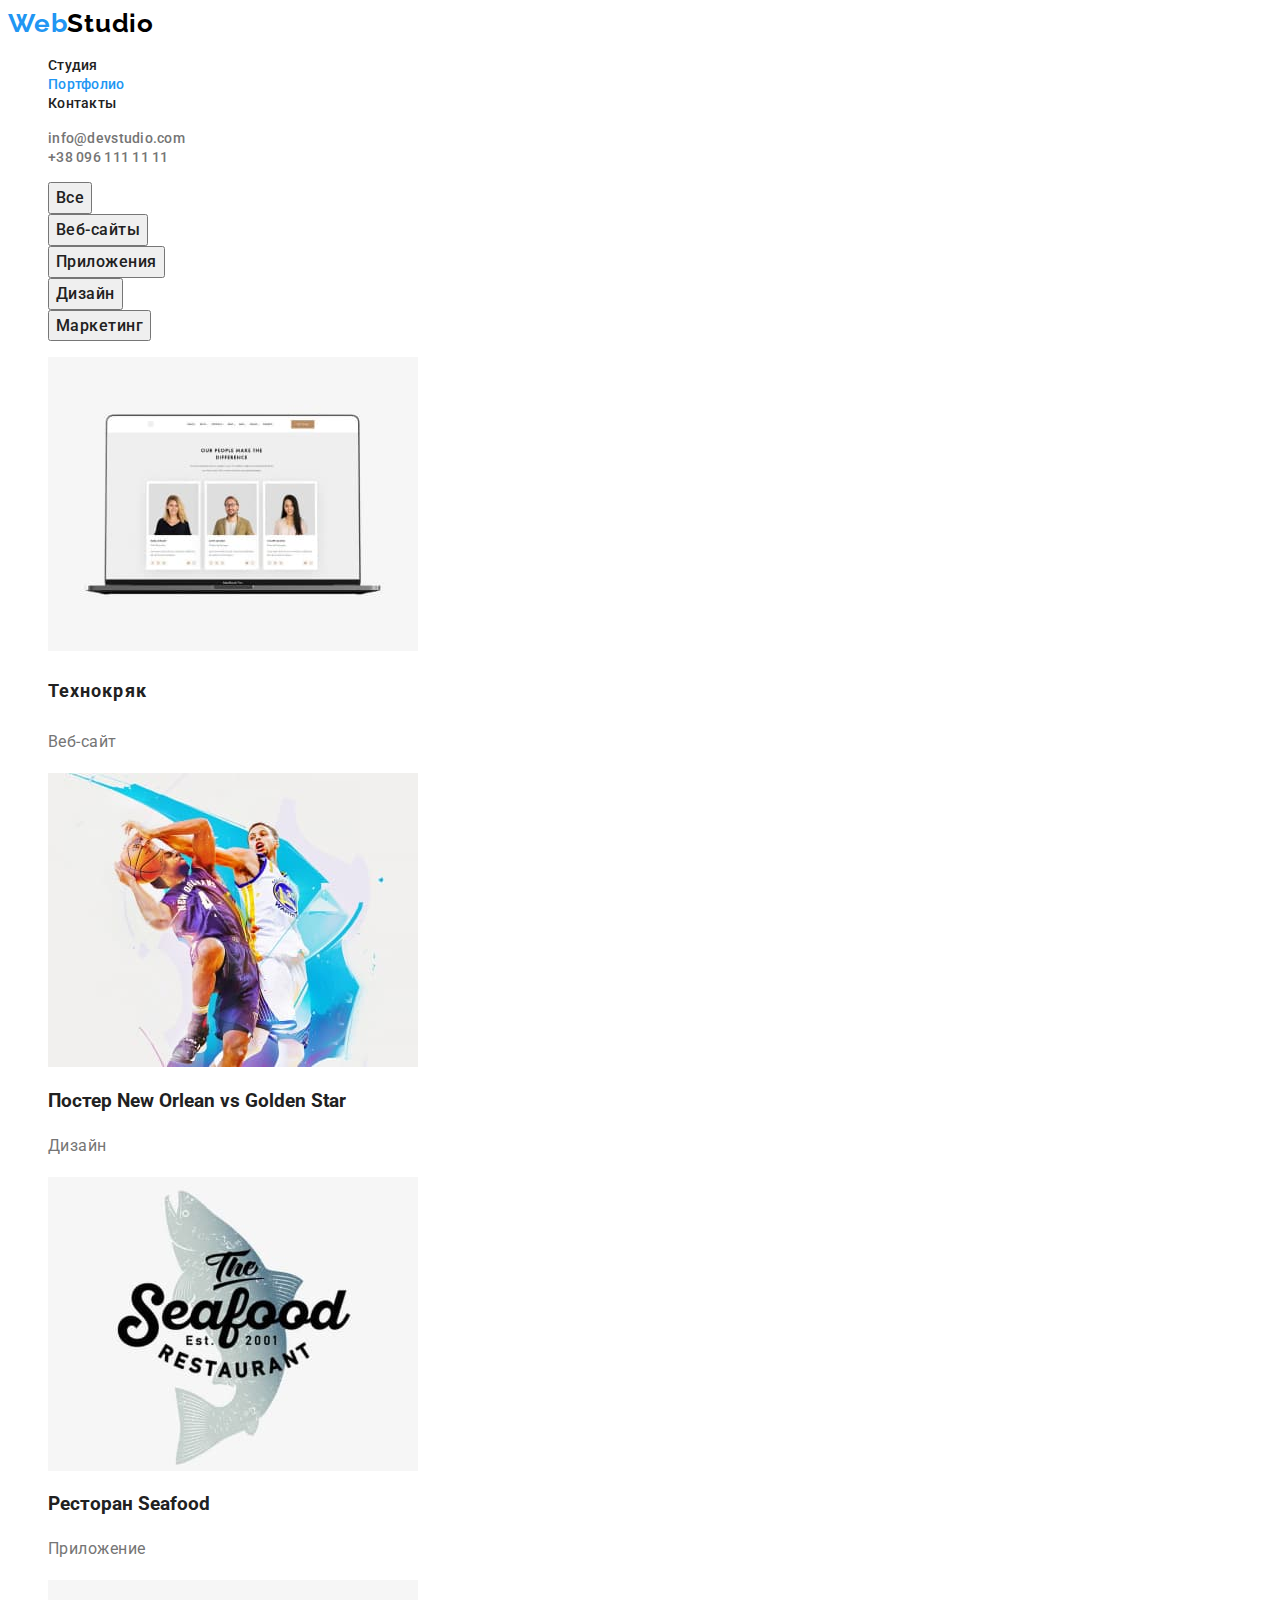
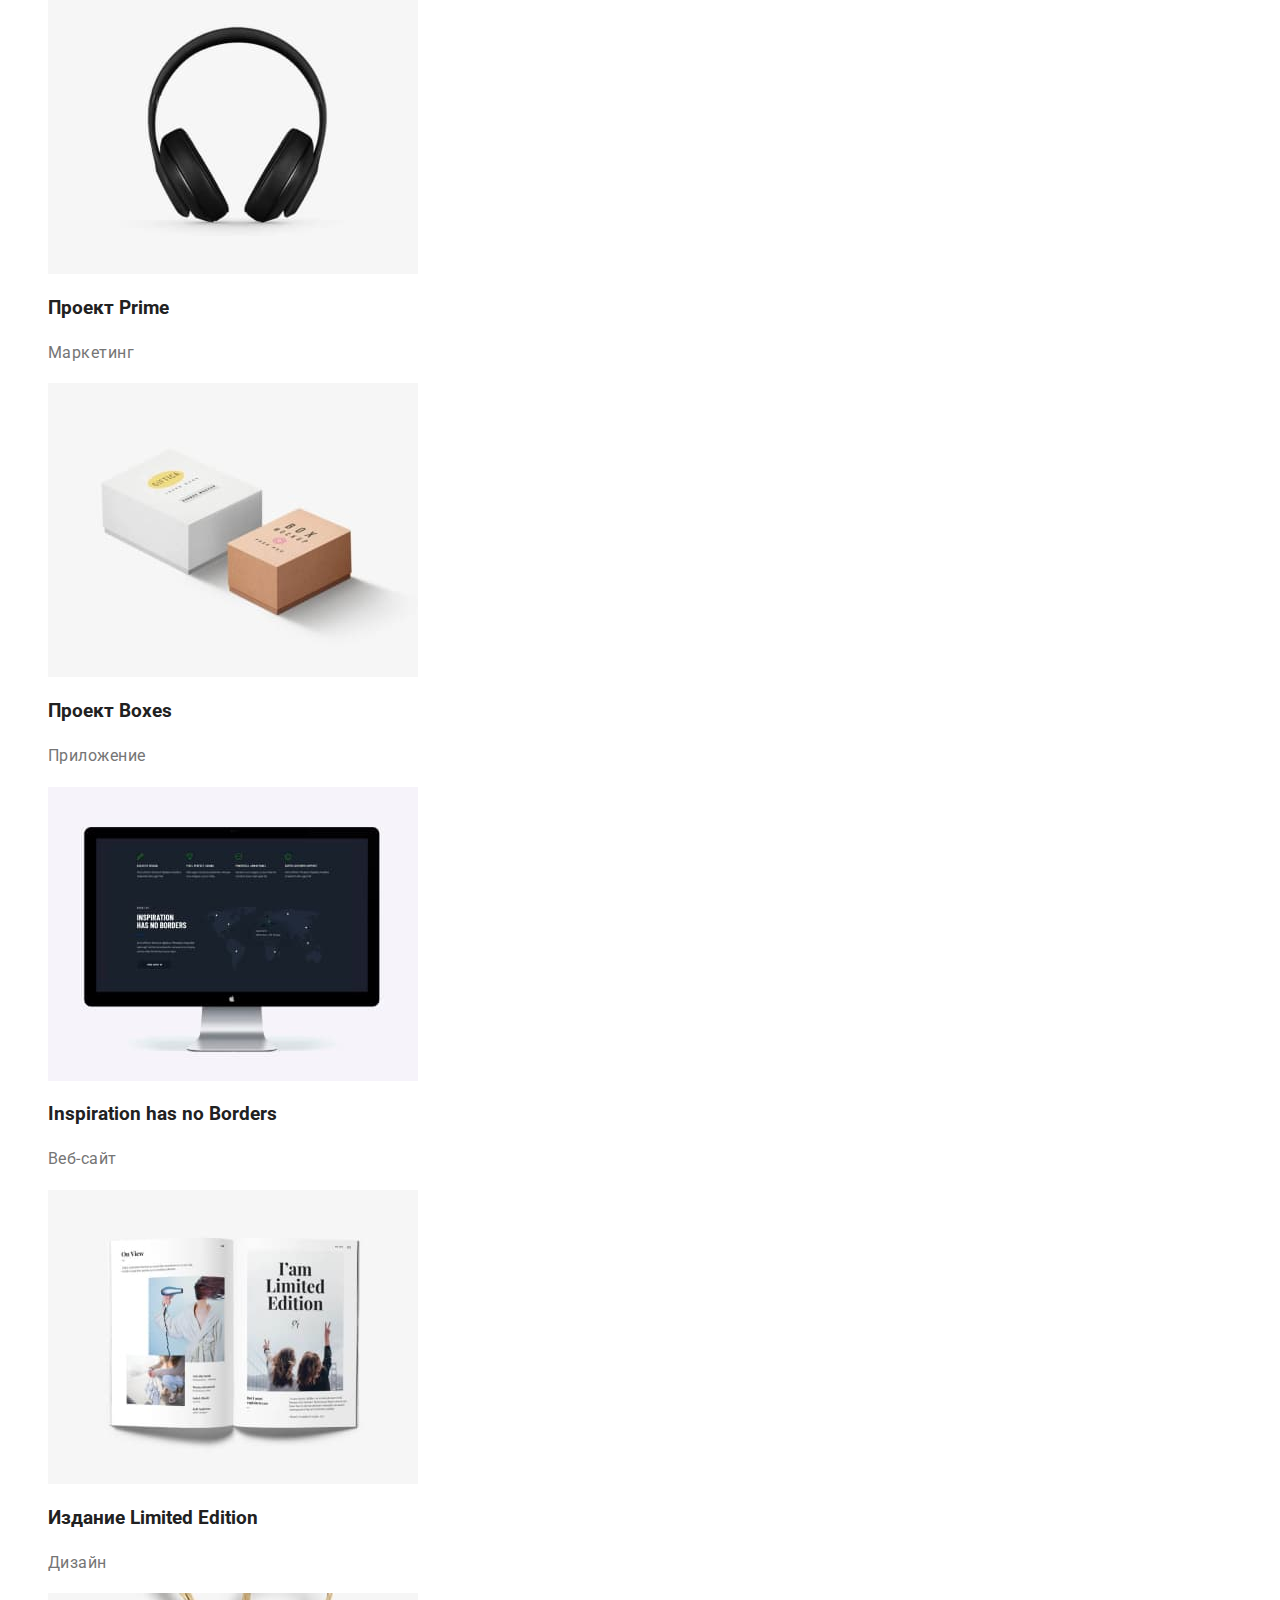
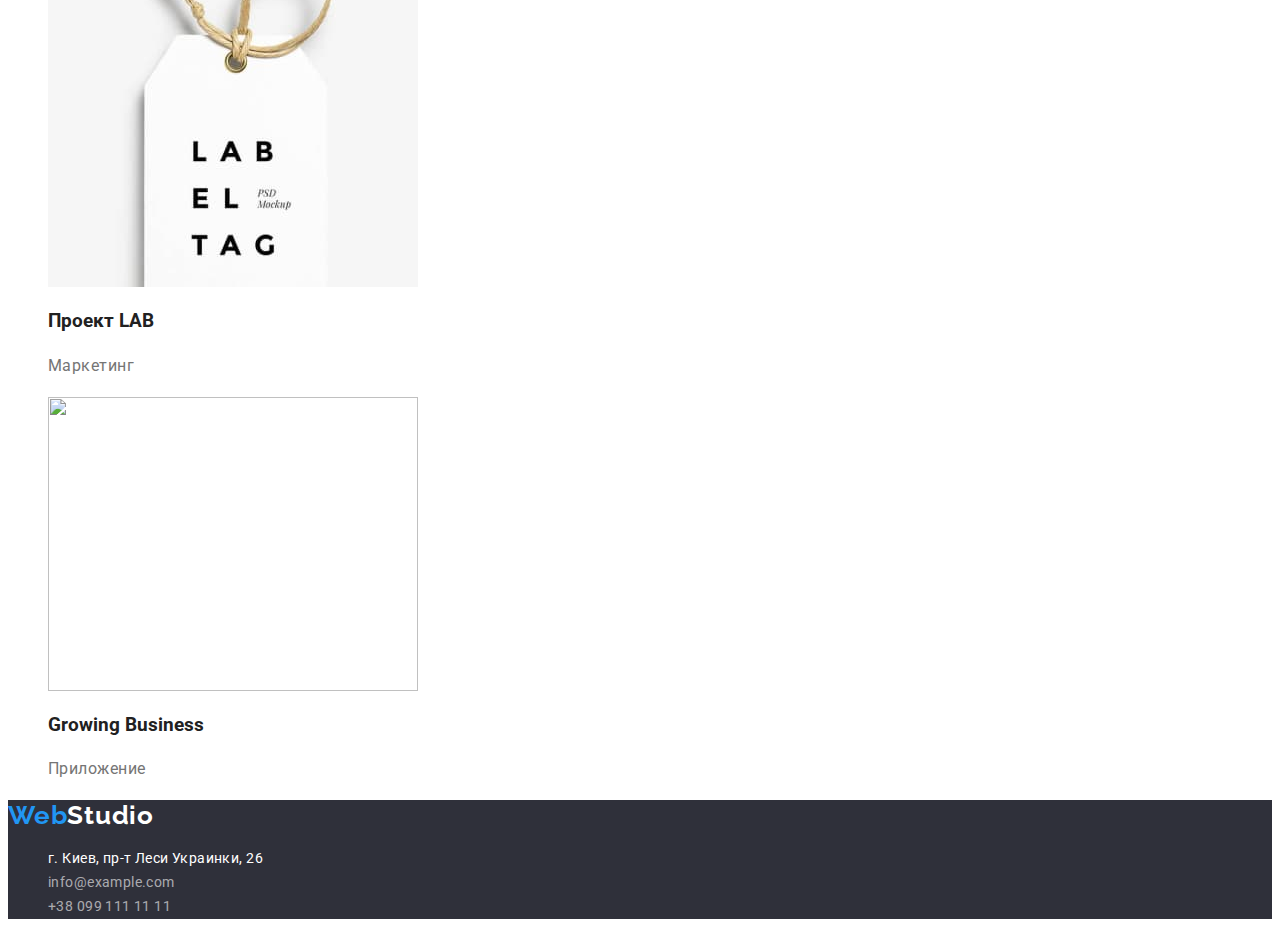
==== portfolio.html @ 08684f9c "add start home work 3" ====
<!DOCTYPE html>
<html lang="ru">
  <head>
    <meta charset="UTF-8" />
    <meta http-equiv="X-UA-Compatible" content="IE=edge" />
    <meta name="viewport" content="width= device-width, initial-scale=  " />
    <title>Студия</title>
    <link rel="preconnect" href="https://fonts.googleapis.com" />
    <link rel="preconnect" href="https://fonts.gstatic.com" crossorigin />
    <link
      href="https://fonts.googleapis.com/css2?family=Oleo+Script&family=Raleway:wght@700&family=Roboto:wght@400;500;700;900&display=swap"
      rel="stylesheet"
    />
    <link rel="stylesheet" href="./css/styles.css" />
  </head>
  <body>
    <header class="header">
      <nav class="navigation">
        <a class="logo link" href="./">Web<span class="dark">Studio</span></a>
        <ul class="site-nav list">
          <li class="nav-item">
            <a class="link" href="./index.html">Студия</a>
          </li>
          <li class="nav-item">
            <a class="link current" href="./portfolio.html">Портфолио</a>
          </li>
          <li class="nav-item"><a class="link" href="">Контакты</a></li>
        </ul>
      </nav>
      <ul class="auth-nav list">
        <li>
          <a class="link" href="mailto:info@devstudio.com"
            >info@devstudio.com</a
          >
        </li>
        <li><a class="link" href="tel:+380961111111">+38 096 111 11 11</a></li>
      </ul>
    </header>
    <main>
      <section>
        <ul class="list">
          <li>
            <button class="portfolio-button" type="button">Все</button>
          </li>
          <li>
            <button class="portfolio-button" type="button">Веб-сайты</button>
          </li>
          <li>
            <button class="portfolio-button" type="button">Приложения</button>
          </li>
          <li>
            <button class="portfolio-button" type="button">Дизайн</button>
          </li>
          <li>
            <button class="portfolio-button" type="button">Маркетинг</button>
          </li>
        </ul>
        <ul class="project list">
          <li>
            <img
              src="./images/portfolio/ws-tehnokriak.jpg"
              alt=""
              width="370"
              height="294"
            />
            <h3 class="title">Технокряк</h3>
            <p class="paragraph">Веб-сайт</p>
          </li>
          <li>
            <img
              src="./images/portfolio/d-new-orlean.jpg"
              alt=""
              width="370"
              height="294"
            />
            <h3>Постер <span lang="en">New Orlean vs Golden Star</span></h3>
            <p class="paragraph">Дизайн</p>
          </li>
          <li>
            <img
              src="./images/portfolio/p-seafood.jpg"
              alt=""
              width="370"
              height="294"
            />
            <h3>Ресторан <span lang="en">Seafood</span></h3>
            <p class="paragraph">Приложение</p>
          </li>
          <li>
            <img
              src="./images/portfolio/m-prime.jpg"
              alt=""
              width="370"
              height="294"
            />
            <h3>Проект <span lang="en">Prime</span></h3>
            <p class="paragraph">Маркетинг</p>
          </li>
          <li>
            <img
              src="./images/portfolio/p-boxes.jpg"
              alt=""
              width="370"
              height="294"
            />
            <h3>Проект <span lang="en">Boxes</span></h3>
            <p class="paragraph">Приложение</p>
          </li>
          <li>
            <img
              src="./images/portfolio/ws-inspiration.jpg"
              alt=""
              width="370"
              height="294"
            />
            <h3 lang="en">Inspiration has no Borders</h3>
            <p class="paragraph">Веб-сайт</p>
          </li>
          <li>
            <img
              src="./images/portfolio/d-limited-edition.jpg"
              alt=""
              width="370"
              height="294"
            />
            <h3>Издание <span lang="en">Limited Edition</span></h3>
            <p class="paragraph">Дизайн</p>
          </li>
          <li>
            <img
              src="./images/portfolio/m-lab.jpg"
              alt=""
              width="370"
              height="294"
            />
            <h3>Проект <span lang="en">LAB</span></h3>
            <p class="paragraph">Маркетинг</p>
          </li>
          <li>
            <img
              src="./images/portfolio/p-growing-business.jpg"
              alt=""
              width="370"
              height="294"
            />
            <h3 lang="en">Growing Business</h3>
            <p class="paragraph">Приложение</p>
          </li>
        </ul>
      </section>
    </main>
    <footer class="footer">
      <a class="logo link" href="./">Web<span class="lite">Studio</span></a>
      <address class="address">
        <ul class="address-studio list">
          <li>
            <a
              class="post-address link"
              href="https://goo.gl/maps/WzEJstEwFaHD8LDW9"
              target="_blank"
              rel="noopener noreferrer"
            >
              г. Киев, пр-т Леси Украинки, 26
            </a>
          </li>
          <li>
            <a class="mail-address link" href="mailto:info@example.com"
              >info@example.com</a
            >
          </li>
          <li>
            <a class="tel-address link" href="tel:+380991111111"
              >+38 099 111 11 11</a
            >
          </li>
        </ul>
      </address>
    </footer>
  </body>
</html>
---- css/styles.css ----
:root {
  --primary-font-famili: 'Roboto', sans-serif;
  --logo-font: 'Raleway', sans-serif;
  --primary-text-color: #212121;
  --secondary-text-color: #757575;
  --akcent-text-color: #2196f3;
  --wite-text-color: #ffffff;
  --primary-bg-color: #ffffff;
  --secondary-bg-color: #f5f4fa;
  --akcent-bg-color: #2196f3;
  --futer-bg-color: #2f303a;
}

/* серый-с прозрачностью цвет текста в адресе rgba(255, 255, 255, 0.6); */
/* голубой фон кнопки в ГЕРОЕ при наведении #188CE8; */

body {
  color: var(--primary-text-color);
  background-color: var(--primary-bg-color);
  font-family: var(--primary-font-famili);
}
.list {
  list-style: none;
}
.link {
  text-decoration: none;
}
/* header */

.logo {
  color: var(--akcent-text-color);
  font-family: var(--logo-font);
  font-weight: bold;
  font-size: 26px;
  line-height: 1.19;
  letter-spacing: 0.03em;
}
.logo .dark {
  color: #000000;
}
.logo .lite {
  color: var(--wite-text-color);
}

/* Навигация сайта */
.site-nav .link {
  color: var(--primary-text-color);
  font-weight: 500;
  font-size: 14px;
  line-height: 1.14;
  letter-spacing: 0.02em;
}
.site-nav .link:hover,
.site-nav .link:focus {
  color: var(--akcent-text-color);
}
.site-nav .link.current {
  color: var(--akcent-text-color);
}

/* Навигация авторизации */
.auth-nav .link {
  color: var(--secondary-text-color);
  font-weight: 500;
  font-size: 14px;
  line-height: 1.14;
  letter-spacing: 0.02em;
}
.auth-nav .link:hover,
.auth-nav .link:focus {
  color: var(--akcent-text-color);
}

/* body */
/* ГЕРОЙ */
.hero {
  background-color: var(--futer-bg-color);
}
.hero-title {
  color: var(--wite-text-color);
  font-weight: 900;
  font-size: 44px;
  line-height: 1.36;
  text-align: center;
  letter-spacing: 0.06em;
  text-transform: uppercase;
}
.hero-button {
  color: var(--wite-text-color);
  background-color: var(--akcent-bg-color);
  font-family: inherit;
  font-weight: 700;
  font-size: 16px;
  line-height: 1.87;
  letter-spacing: 0.06em;
  cursor: pointer;
  display: flex;
  align-items: center;
  text-align: center;
}
.hero-button:hover,
.hero-button:focus {
  background-color: #188ce8;
}

/* Особенности работы */
.section-title {
  font-weight: 700;
  font-size: 36px;
  line-height: 1.17;
  text-align: center;
  letter-spacing: 0.03em;
}
.feature-list .title {
  font-weight: 700;
  font-size: 14px;
  line-height: 1.14;
  letter-spacing: 0.03em;
  text-transform: uppercase;
}
.feature-list .paragraph {
  color: var(--secondary-text-color);
  font-size: 14px;
  line-height: 1.71;
  letter-spacing: 0.03em;
}

/* Чем мы занимаемся */

/* Наша команда */
.team {
  background-color: var(--secondary-bg-color);
}
.team-lid {
  background-color: var(--primary-bg-color);
}
.team-list .title {
  font-weight: 500;
  font-size: 16px;
  line-height: 1.19;
  text-align: center;
  letter-spacing: 0.03em;
}
.team-list .paragraph {
  color: var(--secondary-text-color);
  font-size: 16px;
  line-height: 1.19;
  text-align: center;
  letter-spacing: 0.03em;
}
/* ФУТЕР */
.footer {
  background-color: var(--futer-bg-color);
}

.post-address {
  color: var(--wite-text-color);
  font-style: normal;
  font-size: 14px;
  line-height: 1.71;
  letter-spacing: 0.03em;
}
.post-address:hover,
.post-address:focus {
  color: var(--akcent-text-color);
}

.mail-address,
.tel-address {
  color: rgba(255, 255, 255, 0.6);
  font-style: normal;
  font-size: 14px;
  line-height: 1.71;
  letter-spacing: 0.03em;
}

.mail-address:hover,
.mail-address:focus {
  color: var(--akcent-text-color);
}

.tel-address:hover,
.tel-address:focus {
  color: var(--akcent-text-color);
}

/* portfolio */
.portfolio-button {
  color: var(--primary-text-color);
  /* background-color: var(--secondary-bg-color); */
  cursor: pointer;
  font-family: inherit;
  font-weight: 500;
  font-size: 16px;
  line-height: 1.62;
  letter-spacing: 0.03em;
  text-align: center;
}
.portfolio-button:hover,
.portfolio-button:focus {
  color: var(--wite-text-color);
  background-color: var(--akcent-bg-color);
}

.project .title {
  font-weight: 700;
  font-size: 18px;
  line-height: 2;
  letter-spacing: 0.06em;
}

.project .paragraph {
  color: var(--secondary-text-color);
  font-size: 16px;
  line-height: 1.87;
  letter-spacing: 0.03em;
}
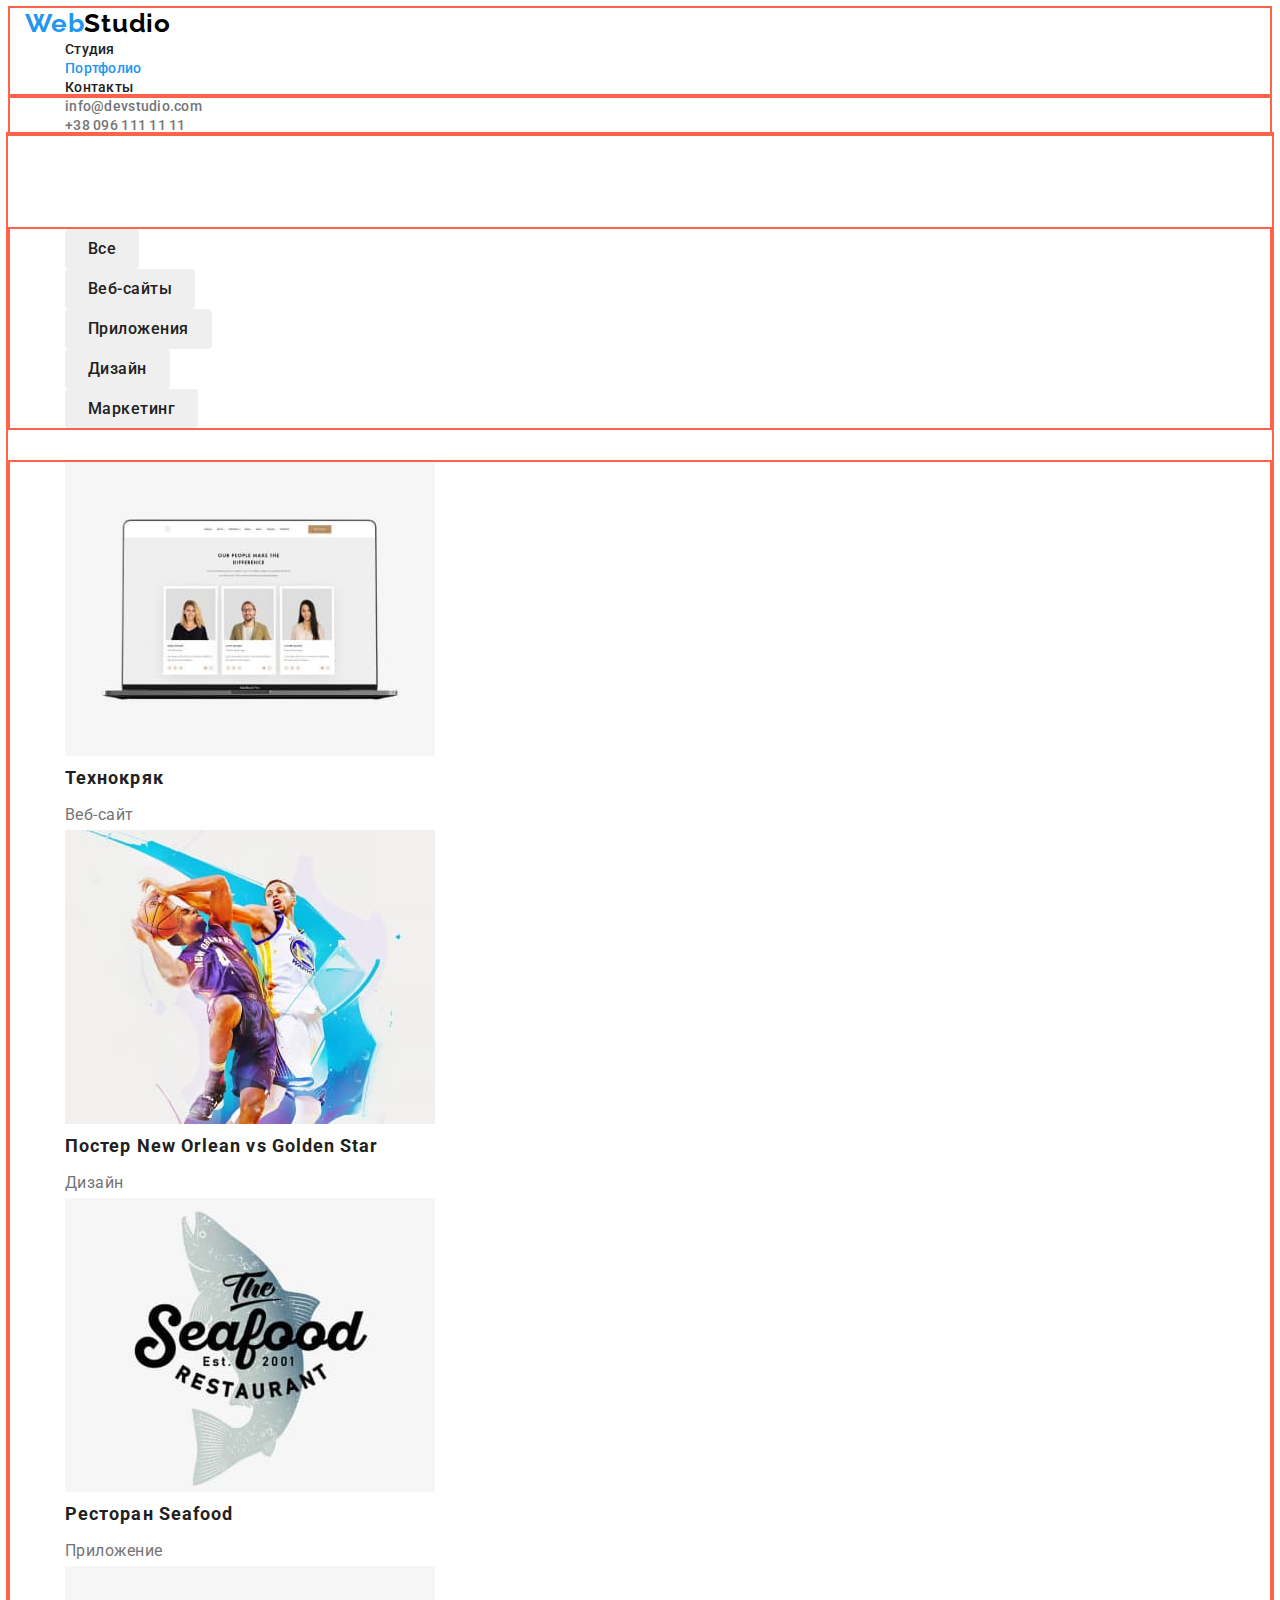
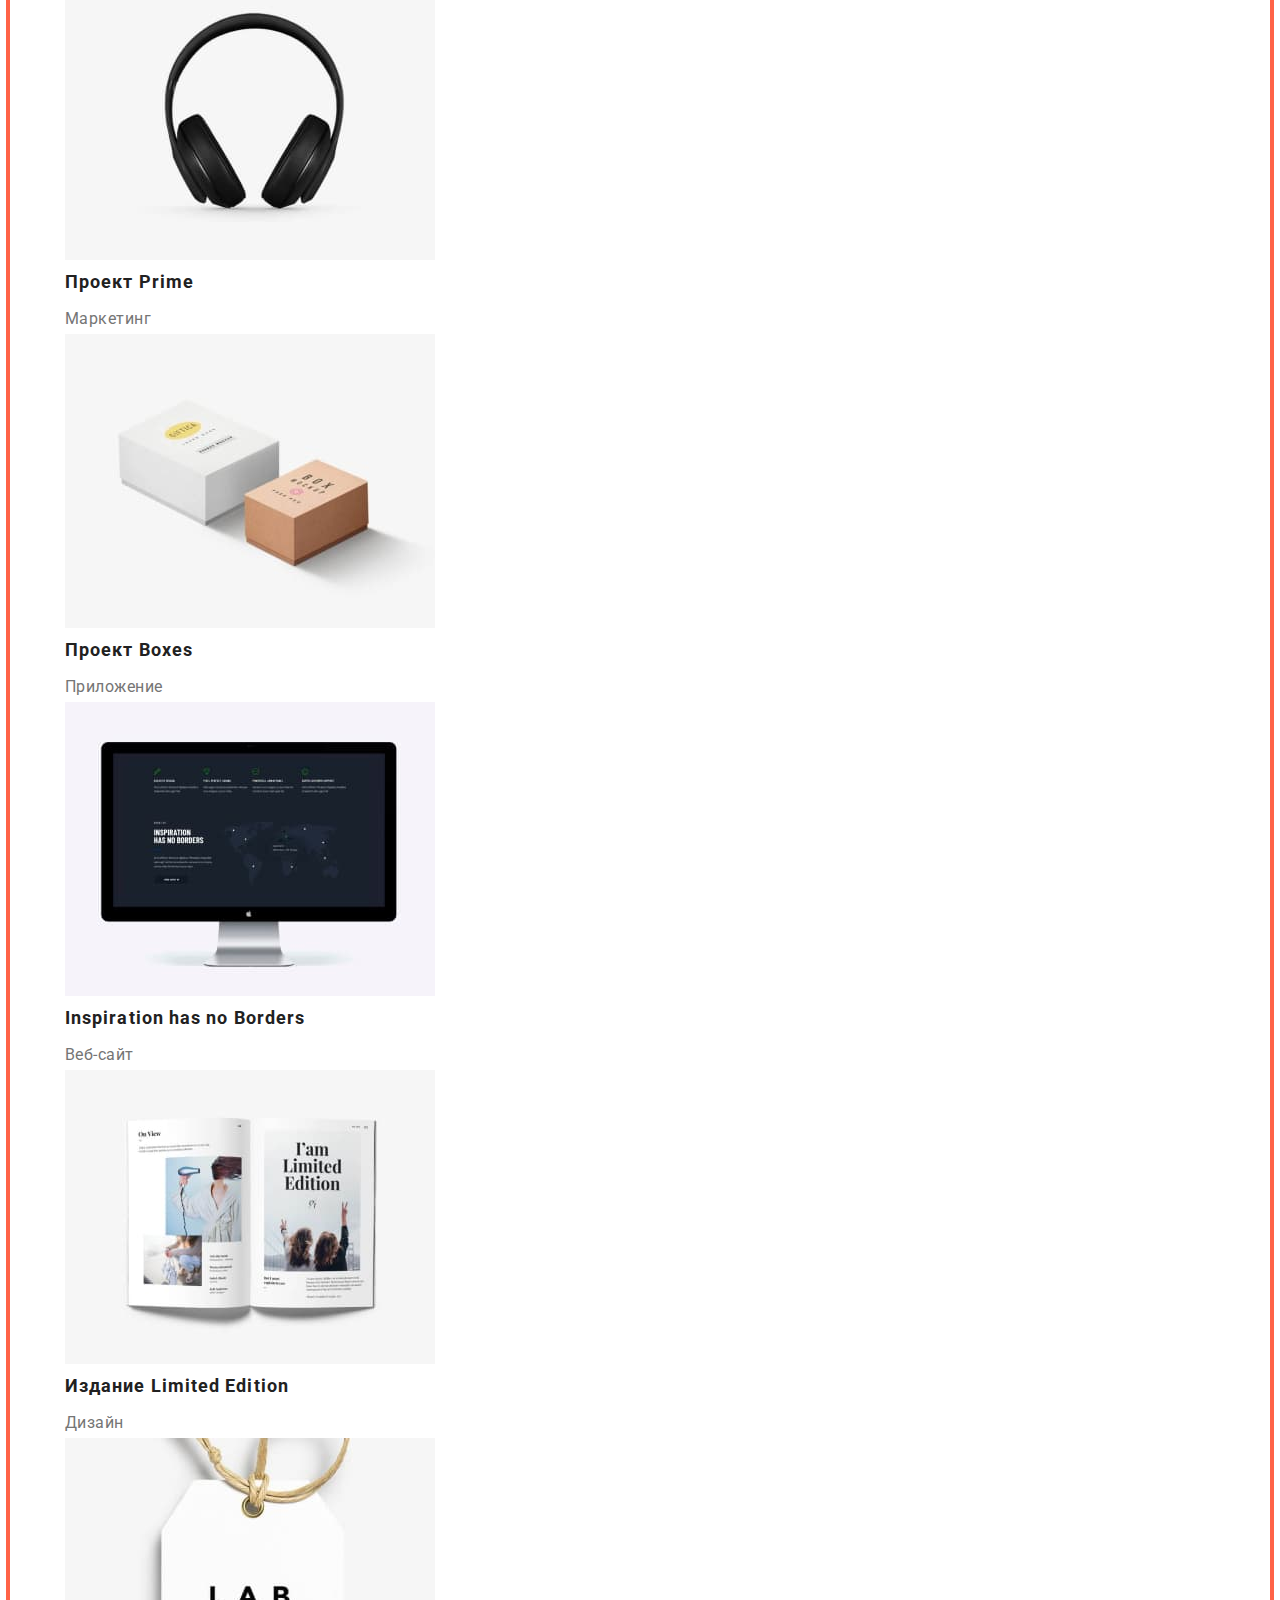
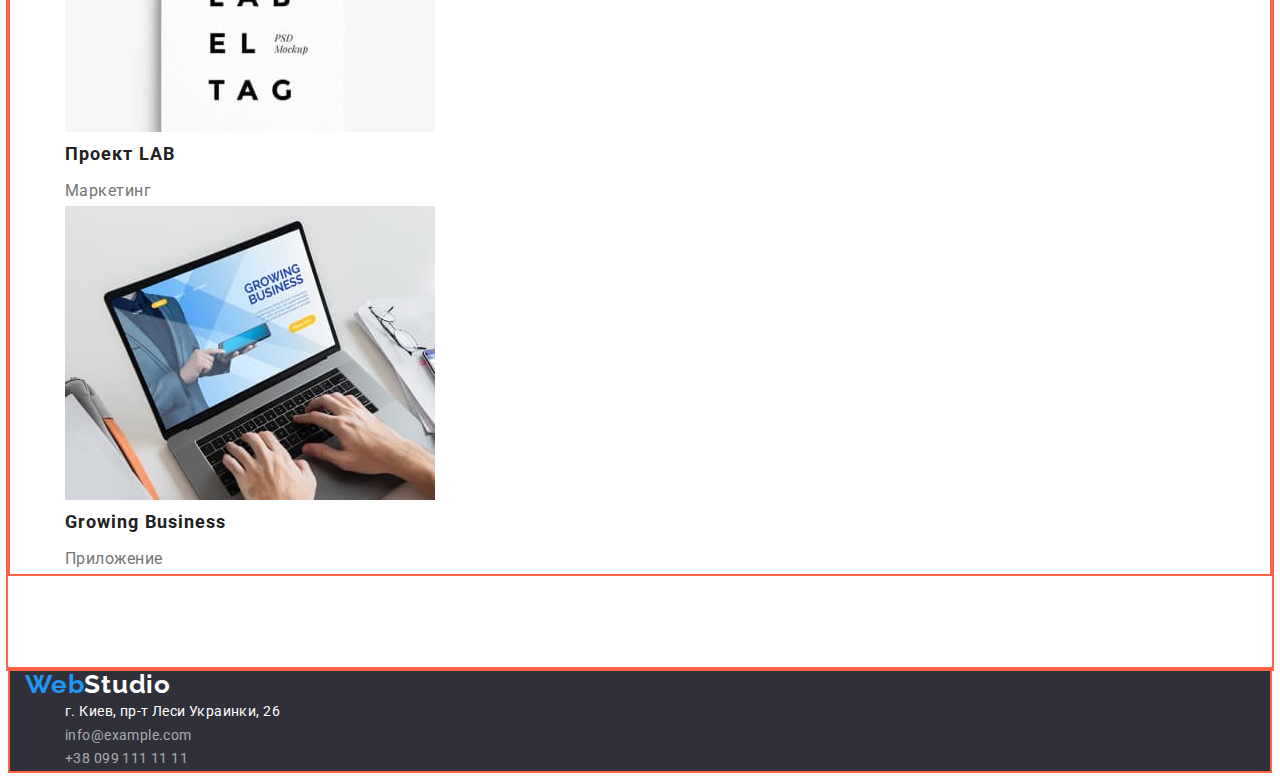
==== commit 62554dba: "добавляет вертикальные отступы" ====
--- a/portfolio.html
+++ b/portfolio.html
@@ -11,171 +11,193 @@
       href="https://fonts.googleapis.com/css2?family=Oleo+Script&family=Raleway:wght@700&family=Roboto:wght@400;500;700;900&display=swap"
       rel="stylesheet"
     />
+    <link
+      rel="stylesheet"
+      href="https://cdnjs.cloudflare.com/ajax/libs/modern-normalize/1.1.0/modern-normalize.min.css"
+      integrity="sha512-wpPYUAdjBVSE4KJnH1VR1HeZfpl1ub8YT/NKx4PuQ5NmX2tKuGu6U/JRp5y+Y8XG2tV+wKQpNHVUX03MfMFn9Q=="
+      crossorigin="anonymous"
+      referrerpolicy="no-referrer"
+    />
     <link rel="stylesheet" href="./css/styles.css" />
   </head>
   <body>
     <header class="header">
-      <nav class="navigation">
-        <a class="logo link" href="./">Web<span class="dark">Studio</span></a>
-        <ul class="site-nav list">
-          <li class="nav-item">
-            <a class="link" href="./index.html">Студия</a>
+      <div class="container">
+        <nav class="navigation">
+          <a class="logo link" href="./">Web<span class="dark">Studio</span></a>
+          <ul class="site-nav list">
+            <li class="nav-item">
+              <a class="link" href="./index.html">Студия</a>
+            </li>
+            <li class="nav-item">
+              <a class="link current" href="./portfolio.html">Портфолио</a>
+            </li>
+            <li class="nav-item"><a class="link" href="">Контакты</a></li>
+          </ul>
+        </nav>
+      </div>
+      <div class="container">
+        <ul class="auth-nav list">
+          <li>
+            <a class="link" href="mailto:info@devstudio.com"
+              >info@devstudio.com</a
+            >
           </li>
-          <li class="nav-item">
-            <a class="link current" href="./portfolio.html">Портфолио</a>
+          <li>
+            <a class="link" href="tel:+380961111111">+38 096 111 11 11</a>
           </li>
-          <li class="nav-item"><a class="link" href="">Контакты</a></li>
         </ul>
-      </nav>
-      <ul class="auth-nav list">
-        <li>
-          <a class="link" href="mailto:info@devstudio.com"
-            >info@devstudio.com</a
-          >
-        </li>
-        <li><a class="link" href="tel:+380961111111">+38 096 111 11 11</a></li>
-      </ul>
+      </div>
     </header>
     <main>
-      <section>
-        <ul class="list">
-          <li>
-            <button class="portfolio-button" type="button">Все</button>
-          </li>
-          <li>
-            <button class="portfolio-button" type="button">Веб-сайты</button>
-          </li>
-          <li>
-            <button class="portfolio-button" type="button">Приложения</button>
-          </li>
-          <li>
-            <button class="portfolio-button" type="button">Дизайн</button>
-          </li>
-          <li>
-            <button class="portfolio-button" type="button">Маркетинг</button>
-          </li>
-        </ul>
-        <ul class="project list">
-          <li>
-            <img
-              src="./images/portfolio/ws-tehnokriak.jpg"
-              alt=""
-              width="370"
-              height="294"
-            />
-            <h3 class="title">Технокряк</h3>
-            <p class="paragraph">Веб-сайт</p>
-          </li>
-          <li>
-            <img
-              src="./images/portfolio/d-new-orlean.jpg"
-              alt=""
-              width="370"
-              height="294"
-            />
-            <h3>Постер <span lang="en">New Orlean vs Golden Star</span></h3>
-            <p class="paragraph">Дизайн</p>
-          </li>
-          <li>
-            <img
-              src="./images/portfolio/p-seafood.jpg"
-              alt=""
-              width="370"
-              height="294"
-            />
-            <h3>Ресторан <span lang="en">Seafood</span></h3>
-            <p class="paragraph">Приложение</p>
-          </li>
-          <li>
-            <img
-              src="./images/portfolio/m-prime.jpg"
-              alt=""
-              width="370"
-              height="294"
-            />
-            <h3>Проект <span lang="en">Prime</span></h3>
-            <p class="paragraph">Маркетинг</p>
-          </li>
-          <li>
-            <img
-              src="./images/portfolio/p-boxes.jpg"
-              alt=""
-              width="370"
-              height="294"
-            />
-            <h3>Проект <span lang="en">Boxes</span></h3>
-            <p class="paragraph">Приложение</p>
-          </li>
-          <li>
-            <img
-              src="./images/portfolio/ws-inspiration.jpg"
-              alt=""
-              width="370"
-              height="294"
-            />
-            <h3 lang="en">Inspiration has no Borders</h3>
-            <p class="paragraph">Веб-сайт</p>
-          </li>
-          <li>
-            <img
-              src="./images/portfolio/d-limited-edition.jpg"
-              alt=""
-              width="370"
-              height="294"
-            />
-            <h3>Издание <span lang="en">Limited Edition</span></h3>
-            <p class="paragraph">Дизайн</p>
-          </li>
-          <li>
-            <img
-              src="./images/portfolio/m-lab.jpg"
-              alt=""
-              width="370"
-              height="294"
-            />
-            <h3>Проект <span lang="en">LAB</span></h3>
-            <p class="paragraph">Маркетинг</p>
-          </li>
-          <li>
-            <img
-              src="./images/portfolio/p-growing-business.jpg"
-              alt=""
-              width="370"
-              height="294"
-            />
-            <h3 lang="en">Growing Business</h3>
-            <p class="paragraph">Приложение</p>
-          </li>
-        </ul>
+      <section class="section">
+        <div class="container button">
+          <ul class="list">
+            <li>
+              <button class="portfolio-button" type="button">Все</button>
+            </li>
+            <li>
+              <button class="portfolio-button" type="button">Веб-сайты</button>
+            </li>
+            <li>
+              <button class="portfolio-button" type="button">Приложения</button>
+            </li>
+            <li>
+              <button class="portfolio-button" type="button">Дизайн</button>
+            </li>
+            <li>
+              <button class="portfolio-button" type="button">Маркетинг</button>
+            </li>
+          </ul>
+        </div>
+        <div class="container">
+          <ul class="project list">
+            <li>
+              <img
+                src="./images/portfolio/ws-tehnokriak.jpg"
+                alt=""
+                width="370"
+                height="294"
+              />
+              <h3 class="title">Технокряк</h3>
+              <p class="paragraph">Веб-сайт</p>
+            </li>
+            <li>
+              <img
+                src="./images/portfolio/d-new-orlean.jpg"
+                alt=""
+                width="370"
+                height="294"
+              />
+              <h3 class="title">
+                Постер <span lang="en">New Orlean vs Golden Star</span>
+              </h3>
+              <p class="paragraph">Дизайн</p>
+            </li>
+            <li>
+              <img
+                src="./images/portfolio/p-seafood.jpg"
+                alt=""
+                width="370"
+                height="294"
+              />
+              <h3 class="title">Ресторан <span lang="en">Seafood</span></h3>
+              <p class="paragraph">Приложение</p>
+            </li>
+            <li>
+              <img
+                src="./images/portfolio/m-prime.jpg"
+                alt=""
+                width="370"
+                height="294"
+              />
+              <h3 class="title">Проект <span lang="en">Prime</span></h3>
+              <p class="paragraph">Маркетинг</p>
+            </li>
+            <li>
+              <img
+                src="./images/portfolio/p-boxes.jpg"
+                alt=""
+                width="370"
+                height="294"
+              />
+              <h3 class="title">Проект <span lang="en">Boxes</span></h3>
+              <p class="paragraph">Приложение</p>
+            </li>
+            <li>
+              <img
+                src="./images/portfolio/ws-inspiration.jpg"
+                alt=""
+                width="370"
+                height="294"
+              />
+              <h3 class="title" lang="en">Inspiration has no Borders</h3>
+              <p class="paragraph">Веб-сайт</p>
+            </li>
+            <li>
+              <img
+                src="./images/portfolio/d-limited-edition.jpg"
+                alt=""
+                width="370"
+                height="294"
+              />
+              <h3 class="title">
+                Издание <span lang="en">Limited Edition</span>
+              </h3>
+              <p class="paragraph">Дизайн</p>
+            </li>
+            <li>
+              <img
+                src="./images/portfolio/m-lab.jpg"
+                alt=""
+                width="370"
+                height="294"
+              />
+              <h3 class="title">Проект <span lang="en">LAB</span></h3>
+              <p class="paragraph">Маркетинг</p>
+            </li>
+            <li>
+              <img
+                src="./images/portfolio/p-growing business.jpg"
+                alt=""
+                width="370"
+                height="294"
+              />
+              <h3 class="title" lang="en">Growing Business</h3>
+              <p class="paragraph">Приложение</p>
+            </li>
+          </ul>
+        </div>
       </section>
     </main>
     <footer class="footer">
-      <a class="logo link" href="./">Web<span class="lite">Studio</span></a>
-      <address class="address">
-        <ul class="address-studio list">
-          <li>
-            <a
-              class="post-address link"
-              href="https://goo.gl/maps/WzEJstEwFaHD8LDW9"
-              target="_blank"
-              rel="noopener noreferrer"
-            >
-              г. Киев, пр-т Леси Украинки, 26
-            </a>
-          </li>
-          <li>
-            <a class="mail-address link" href="mailto:info@example.com"
-              >info@example.com</a
-            >
-          </li>
-          <li>
-            <a class="tel-address link" href="tel:+380991111111"
-              >+38 099 111 11 11</a
-            >
-          </li>
-        </ul>
-      </address>
+      <div class="container">
+        <a class="logo link" href="./">Web<span class="lite">Studio</span></a>
+        <address class="address">
+          <ul class="address-studio list">
+            <li>
+              <a
+                class="post-address link"
+                href="https://goo.gl/maps/WzEJstEwFaHD8LDW9"
+                target="_blank"
+                rel="noopener noreferrer"
+              >
+                г. Киев, пр-т Леси Украинки, 26
+              </a>
+            </li>
+            <li>
+              <a class="mail-address link" href="mailto:info@example.com"
+                >info@example.com</a
+              >
+            </li>
+            <li>
+              <a class="tel-address link" href="tel:+380991111111"
+                >+38 099 111 11 11</a
+              >
+            </li>
+          </ul>
+        </address>
+      </div>
     </footer>
   </body>
 </html>
-
--- a/css/styles.css
+++ b/css/styles.css
@@ -20,13 +20,25 @@
   font-family: var(--primary-font-famili);
 }
 .list {
+  margin-top: 0;
+  margin-bottom: 0;
   list-style: none;
 }
 .link {
   text-decoration: none;
 }
 /* header */
-
+.container {
+  outline: 2px solid tomato;
+  width: 1230px;
+  padding-left: 15px;
+  padding-right: 15px;
+  margin-left: auto;
+  margin-right: auto;
+}
+.container.button {
+  margin-bottom: 34px;
+}
 .logo {
   color: var(--akcent-text-color);
   font-family: var(--logo-font);
@@ -75,13 +87,15 @@
 /* ГЕРОЙ */
 .hero {
   background-color: var(--futer-bg-color);
+  text-align: center;
 }
 .hero-title {
+  margin-top: 0;
+  margin-bottom: 30px;
   color: var(--wite-text-color);
   font-weight: 900;
   font-size: 44px;
   line-height: 1.36;
-  text-align: center;
   letter-spacing: 0.06em;
   text-transform: uppercase;
 }
@@ -97,6 +111,11 @@
   display: flex;
   align-items: center;
   text-align: center;
+  border-radius: 4px;
+  border: 1px solid transparent;
+  padding: 10px 32px;
+  display: inline-block;
+  min-width: 200px;
 }
 .hero-button:hover,
 .hero-button:focus {
@@ -104,7 +123,20 @@
 }
 
 /* Особенности работы */
+.section {
+  padding-top: 95px;
+  padding-bottom: 95px;
+  outline: 2px solid tomato;
+}
+.section.no-padding {
+  padding-top: 0;
+  padding-bottom: 95px;
+  outline: 2px solid tomato;
+}
+
 .section-title {
+  margin-top: 0;
+  margin-bottom: 50px;
   font-weight: 700;
   font-size: 36px;
   line-height: 1.17;
@@ -112,6 +144,8 @@
   letter-spacing: 0.03em;
 }
 .feature-list .title {
+  margin-top: 0;
+  margin-bottom: 10px;
   font-weight: 700;
   font-size: 14px;
   line-height: 1.14;
@@ -119,6 +153,8 @@
   text-transform: uppercase;
 }
 .feature-list .paragraph {
+  margin-top: 0;
+  margin-bottom: 0;
   color: var(--secondary-text-color);
   font-size: 14px;
   line-height: 1.71;
@@ -135,6 +171,8 @@
   background-color: var(--primary-bg-color);
 }
 .team-list .title {
+  margin-top: 0;
+  margin-bottom: 10;
   font-weight: 500;
   font-size: 16px;
   line-height: 1.19;
@@ -142,6 +180,8 @@
   letter-spacing: 0.03em;
 }
 .team-list .paragraph {
+  margin-top: 0;
+  margin-bottom: 0;
   color: var(--secondary-text-color);
   font-size: 16px;
   line-height: 1.19;
@@ -195,6 +235,10 @@
   line-height: 1.62;
   letter-spacing: 0.03em;
   text-align: center;
+  border-radius: 4px;
+  border: 1px solid transparent;
+  padding: 6px 22px;
+  display: inline-block;
 }
 .portfolio-button:hover,
 .portfolio-button:focus {
@@ -203,6 +247,8 @@
 }
 
 .project .title {
+  margin-top: 0;
+  margin-bottom: 4px;
   font-weight: 700;
   font-size: 18px;
   line-height: 2;
@@ -210,6 +256,8 @@
 }
 
 .project .paragraph {
+  margin-top: 0;
+  margin-bottom: 0;
   color: var(--secondary-text-color);
   font-size: 16px;
   line-height: 1.87;
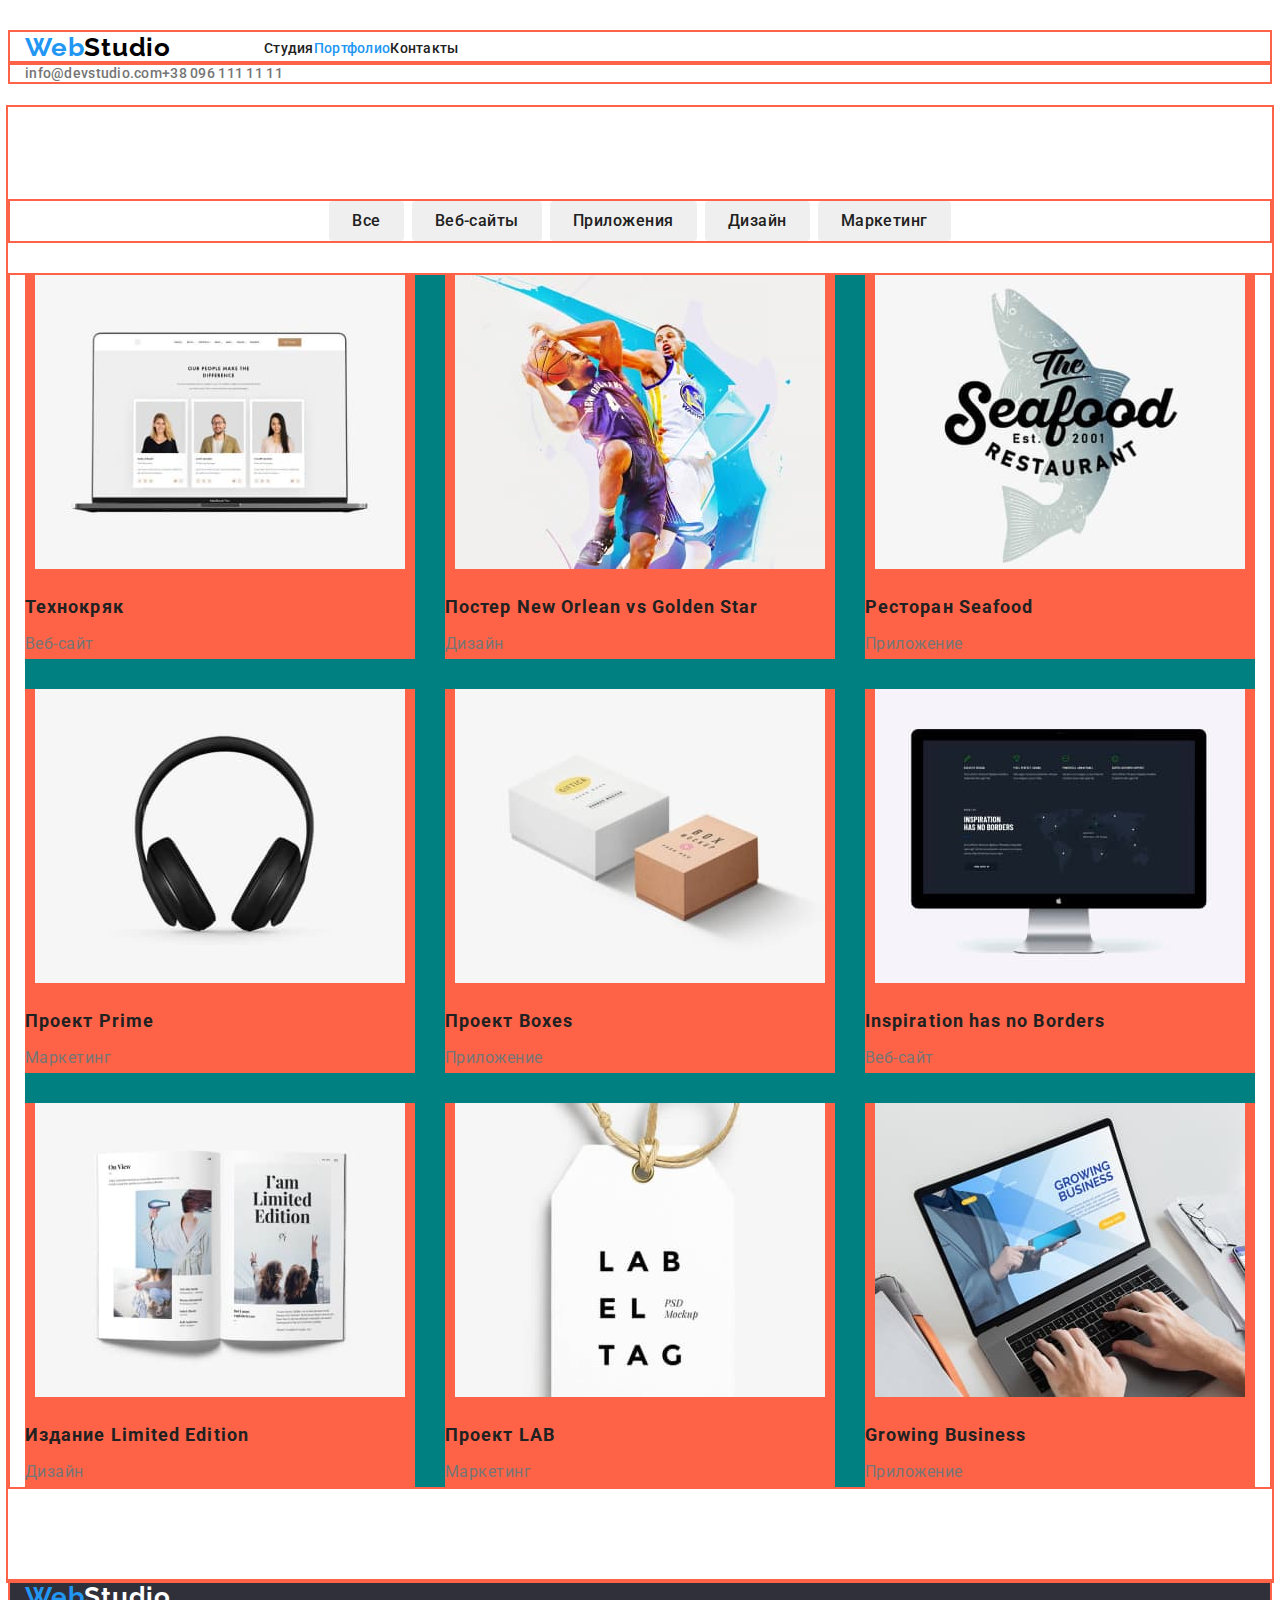
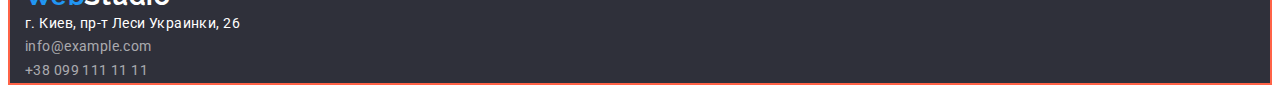
==== commit 122c03df: "home work mayby finish" ====
--- a/portfolio.html
+++ b/portfolio.html
@@ -52,28 +52,29 @@
     <main>
       <section class="section">
         <div class="container button">
-          <ul class="list">
-            <li>
+          <ul class="project-filter list">
+            <li class="item">
               <button class="portfolio-button" type="button">Все</button>
             </li>
-            <li>
+            <li class="item">
               <button class="portfolio-button" type="button">Веб-сайты</button>
             </li>
-            <li>
+            <li class="item">
               <button class="portfolio-button" type="button">Приложения</button>
             </li>
-            <li>
+            <li class="item">
               <button class="portfolio-button" type="button">Дизайн</button>
             </li>
-            <li>
+            <li class="item">
               <button class="portfolio-button" type="button">Маркетинг</button>
             </li>
           </ul>
         </div>
         <div class="container">
           <ul class="project list">
-            <li>
-              <img
+            <li class="project-item item">
+              <img
+                class="project-img"
                 src="./images/portfolio/ws-tehnokriak.jpg"
                 alt=""
                 width="370"
@@ -82,8 +83,9 @@
               <h3 class="title">Технокряк</h3>
               <p class="paragraph">Веб-сайт</p>
             </li>
-            <li>
-              <img
+            <li class="project-item item">
+              <img
+                class="project-img"
                 src="./images/portfolio/d-new-orlean.jpg"
                 alt=""
                 width="370"
@@ -94,8 +96,9 @@
               </h3>
               <p class="paragraph">Дизайн</p>
             </li>
-            <li>
-              <img
+            <li class="project-item item">
+              <img
+                class="project-img"
                 src="./images/portfolio/p-seafood.jpg"
                 alt=""
                 width="370"
@@ -104,8 +107,9 @@
               <h3 class="title">Ресторан <span lang="en">Seafood</span></h3>
               <p class="paragraph">Приложение</p>
             </li>
-            <li>
-              <img
+            <li class="project-item item">
+              <img
+                class="project-img"
                 src="./images/portfolio/m-prime.jpg"
                 alt=""
                 width="370"
@@ -114,8 +118,9 @@
               <h3 class="title">Проект <span lang="en">Prime</span></h3>
               <p class="paragraph">Маркетинг</p>
             </li>
-            <li>
-              <img
+            <li class="project-item item">
+              <img
+                class="project-img"
                 src="./images/portfolio/p-boxes.jpg"
                 alt=""
                 width="370"
@@ -124,8 +129,9 @@
               <h3 class="title">Проект <span lang="en">Boxes</span></h3>
               <p class="paragraph">Приложение</p>
             </li>
-            <li>
-              <img
+            <li class="project-item item">
+              <img
+                class="project-img"
                 src="./images/portfolio/ws-inspiration.jpg"
                 alt=""
                 width="370"
@@ -134,8 +140,9 @@
               <h3 class="title" lang="en">Inspiration has no Borders</h3>
               <p class="paragraph">Веб-сайт</p>
             </li>
-            <li>
-              <img
+            <li class="project-item item">
+              <img
+                class="project-img"
                 src="./images/portfolio/d-limited-edition.jpg"
                 alt=""
                 width="370"
@@ -146,8 +153,9 @@
               </h3>
               <p class="paragraph">Дизайн</p>
             </li>
-            <li>
-              <img
+            <li class="project-item item">
+              <img
+                class="project-img"
                 src="./images/portfolio/m-lab.jpg"
                 alt=""
                 width="370"
@@ -156,8 +164,9 @@
               <h3 class="title">Проект <span lang="en">LAB</span></h3>
               <p class="paragraph">Маркетинг</p>
             </li>
-            <li>
-              <img
+            <li class="project-item item">
+              <img
+                class="project-img"
                 src="./images/portfolio/p-growing business.jpg"
                 alt=""
                 width="370"
--- a/css/styles.css
+++ b/css/styles.css
@@ -20,14 +20,23 @@
   font-family: var(--primary-font-famili);
 }
 .list {
-  margin-top: 0;
-  margin-bottom: 0;
+  margin: 0;
+  padding: 0;
   list-style: none;
 }
 .link {
   text-decoration: none;
 }
+/* img {
+  display: block;
+  margin-right: 0;
+} */
+
 /* header */
+.header {
+  padding-top: 24px;
+  padding-bottom: 25px;
+}
 .container {
   outline: 2px solid tomato;
   width: 1230px;
@@ -39,6 +48,14 @@
 .container.button {
   margin-bottom: 34px;
 }
+.main-nav {
+  display: flex;
+  align-items: center;
+}
+.navigation {
+  display: flex;
+  align-items: center;
+}
 .logo {
   color: var(--akcent-text-color);
   font-family: var(--logo-font);
@@ -55,6 +72,17 @@
 }
 
 /* Навигация сайта */
+.site-nav {
+  display: flex;
+  margin-left: 93px;
+}
+
+/* .site-nav:not(:last-child) {
+  margin-right: 50px;
+} */
+.site-nav .item + .item {
+  margin-left: 50px;
+}
 .site-nav .link {
   color: var(--primary-text-color);
   font-weight: 500;
@@ -71,6 +99,13 @@
 }
 
 /* Навигация авторизации */
+.auth-nav {
+  display: flex;
+  margin-left: auto;
+}
+.auth-nav .item + .item {
+  margin-left: 50px;
+}
 .auth-nav .link {
   color: var(--secondary-text-color);
   font-weight: 500;
@@ -88,6 +123,8 @@
 .hero {
   background-color: var(--futer-bg-color);
   text-align: center;
+  padding-top: 200px;
+  padding-bottom: 200px;
 }
 .hero-title {
   margin-top: 0;
@@ -124,8 +161,8 @@
 
 /* Особенности работы */
 .section {
-  padding-top: 95px;
-  padding-bottom: 95px;
+  padding-top: 94px;
+  padding-bottom: 94px;
   outline: 2px solid tomato;
 }
 .section.no-padding {
@@ -143,6 +180,12 @@
   text-align: center;
   letter-spacing: 0.03em;
 }
+.feature-list {
+  display: flex;
+}
+.feature-list .item + .item {
+  margin-left: 30px;
+}
 .feature-list .title {
   margin-top: 0;
   margin-bottom: 10px;
@@ -162,10 +205,20 @@
 }
 
 /* Чем мы занимаемся */
-
+.work {
+  display: flex;
+  justify-content: space-between;
+}
+/* .work .item + .item {
+  margin-left: 30px;
+} */
 /* Наша команда */
 .team {
   background-color: var(--secondary-bg-color);
+}
+.team-list {
+  display: flex;
+  justify-content: space-between;
 }
 .team-lid {
   background-color: var(--primary-bg-color);
@@ -225,6 +278,13 @@
 }
 
 /* portfolio */
+.project-filter {
+  display: flex;
+  justify-content: center;
+}
+.project-filter .item + .item {
+  margin-left: 8px;
+}
 .portfolio-button {
   color: var(--primary-text-color);
   /* background-color: var(--secondary-bg-color); */
@@ -245,7 +305,29 @@
   color: var(--wite-text-color);
   background-color: var(--akcent-bg-color);
 }
-
+.project {
+  display: flex;
+  flex-wrap: wrap;
+  background-color: teal;
+}
+.project-item {
+  width: calc((100% - 60px) / 3);
+  margin-right: 30px;
+  margin-bottom: 30px;
+  background-color: tomato;
+}
+.project-item:nth-child(3n) {
+  margin-right: 0;
+}
+.project-item:nth-last-child(-n + 3) {
+  margin-bottom: 0;
+}
+.project-img {
+  display: block;
+  margin-left: auto;
+  margin-right: auto;
+  margin-bottom: 20px;
+}
 .project .title {
   margin-top: 0;
   margin-bottom: 4px;
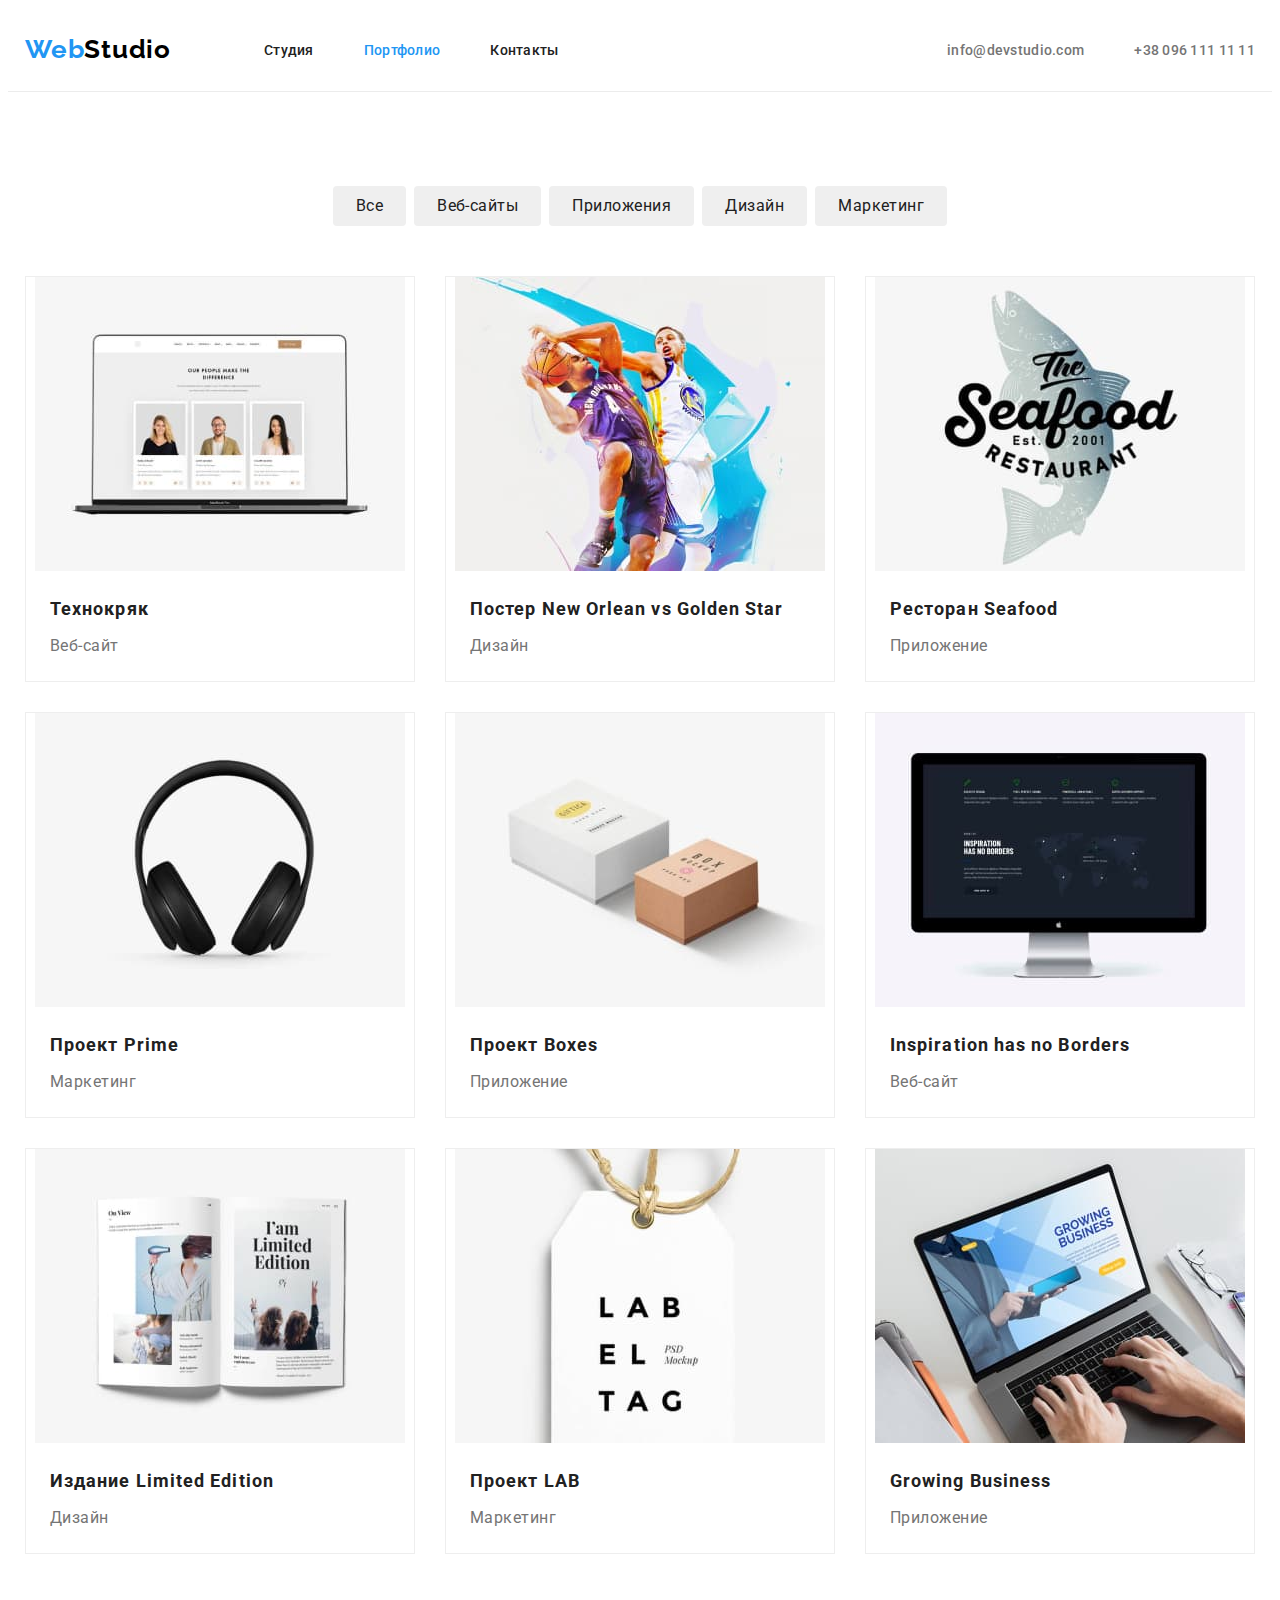
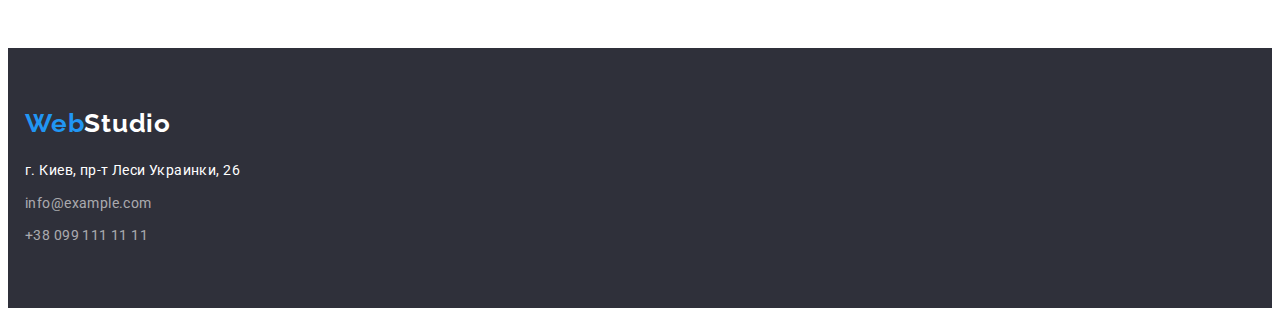
==== commit b3d70353: "final HW3" ====
--- a/portfolio.html
+++ b/portfolio.html
@@ -22,28 +22,27 @@
   </head>
   <body>
     <header class="header">
-      <div class="container">
+      <div class="container main-nav">
         <nav class="navigation">
           <a class="logo link" href="./">Web<span class="dark">Studio</span></a>
           <ul class="site-nav list">
-            <li class="nav-item">
-              <a class="link" href="./index.html">Студия</a>
-            </li>
-            <li class="nav-item">
+            <li class="item">
+              <a class="link" href="/">Студия</a>
+            </li>
+            <li class="item">
               <a class="link current" href="./portfolio.html">Портфолио</a>
             </li>
-            <li class="nav-item"><a class="link" href="">Контакты</a></li>
+            <li class="item"><a class="link" href="">Контакты</a></li>
           </ul>
         </nav>
-      </div>
-      <div class="container">
+
         <ul class="auth-nav list">
-          <li>
+          <li class="item">
             <a class="link" href="mailto:info@devstudio.com"
               >info@devstudio.com</a
             >
           </li>
-          <li>
+          <li class="item">
             <a class="link" href="tel:+380961111111">+38 096 111 11 11</a>
           </li>
         </ul>
@@ -80,8 +79,10 @@
                 width="370"
                 height="294"
               />
-              <h3 class="title">Технокряк</h3>
-              <p class="paragraph">Веб-сайт</p>
+              <div class="project-description">
+                <h3 class="title">Технокряк</h3>
+                <p class="paragraph">Веб-сайт</p>
+              </div>
             </li>
             <li class="project-item item">
               <img
@@ -91,10 +92,12 @@
                 width="370"
                 height="294"
               />
-              <h3 class="title">
-                Постер <span lang="en">New Orlean vs Golden Star</span>
-              </h3>
-              <p class="paragraph">Дизайн</p>
+              <div class="project-description">
+                <h3 class="title">
+                  Постер <span lang="en">New Orlean vs Golden Star</span>
+                </h3>
+                <p class="paragraph">Дизайн</p>
+              </div>
             </li>
             <li class="project-item item">
               <img
@@ -104,8 +107,10 @@
                 width="370"
                 height="294"
               />
-              <h3 class="title">Ресторан <span lang="en">Seafood</span></h3>
-              <p class="paragraph">Приложение</p>
+              <div class="project-description">
+                <h3 class="title">Ресторан <span lang="en">Seafood</span></h3>
+                <p class="paragraph">Приложение</p>
+              </div>
             </li>
             <li class="project-item item">
               <img
@@ -115,8 +120,10 @@
                 width="370"
                 height="294"
               />
-              <h3 class="title">Проект <span lang="en">Prime</span></h3>
-              <p class="paragraph">Маркетинг</p>
+              <div class="project-description">
+                <h3 class="title">Проект <span lang="en">Prime</span></h3>
+                <p class="paragraph">Маркетинг</p>
+              </div>
             </li>
             <li class="project-item item">
               <img
@@ -126,8 +133,10 @@
                 width="370"
                 height="294"
               />
-              <h3 class="title">Проект <span lang="en">Boxes</span></h3>
-              <p class="paragraph">Приложение</p>
+              <div class="project-description">
+                <h3 class="title">Проект <span lang="en">Boxes</span></h3>
+                <p class="paragraph">Приложение</p>
+              </div>
             </li>
             <li class="project-item item">
               <img
@@ -137,8 +146,10 @@
                 width="370"
                 height="294"
               />
-              <h3 class="title" lang="en">Inspiration has no Borders</h3>
-              <p class="paragraph">Веб-сайт</p>
+              <div class="project-description">
+                <h3 class="title" lang="en">Inspiration has no Borders</h3>
+                <p class="paragraph">Веб-сайт</p>
+              </div>
             </li>
             <li class="project-item item">
               <img
@@ -148,10 +159,12 @@
                 width="370"
                 height="294"
               />
-              <h3 class="title">
-                Издание <span lang="en">Limited Edition</span>
-              </h3>
-              <p class="paragraph">Дизайн</p>
+              <div class="project-description">
+                <h3 class="title">
+                  Издание <span lang="en">Limited Edition</span>
+                </h3>
+                <p class="paragraph">Дизайн</p>
+              </div>
             </li>
             <li class="project-item item">
               <img
@@ -161,8 +174,10 @@
                 width="370"
                 height="294"
               />
-              <h3 class="title">Проект <span lang="en">LAB</span></h3>
-              <p class="paragraph">Маркетинг</p>
+              <div class="project-description">
+                <h3 class="title">Проект <span lang="en">LAB</span></h3>
+                <p class="paragraph">Маркетинг</p>
+              </div>
             </li>
             <li class="project-item item">
               <img
@@ -172,8 +187,10 @@
                 width="370"
                 height="294"
               />
-              <h3 class="title" lang="en">Growing Business</h3>
-              <p class="paragraph">Приложение</p>
+              <div class="project-description">
+                <h3 class="title" lang="en">Growing Business</h3>
+                <p class="paragraph">Приложение</p>
+              </div>
             </li>
           </ul>
         </div>
@@ -184,7 +201,7 @@
         <a class="logo link" href="./">Web<span class="lite">Studio</span></a>
         <address class="address">
           <ul class="address-studio list">
-            <li>
+            <li class="item">
               <a
                 class="post-address link"
                 href="https://goo.gl/maps/WzEJstEwFaHD8LDW9"
@@ -194,12 +211,12 @@
                 г. Киев, пр-т Леси Украинки, 26
               </a>
             </li>
-            <li>
+            <li class="item">
               <a class="mail-address link" href="mailto:info@example.com"
                 >info@example.com</a
               >
             </li>
-            <li>
+            <li class="item">
               <a class="tel-address link" href="tel:+380991111111"
                 >+38 099 111 11 11</a
               >
--- a/css/styles.css
+++ b/css/styles.css
@@ -19,43 +19,46 @@
   background-color: var(--primary-bg-color);
   font-family: var(--primary-font-famili);
 }
+
 .list {
   margin: 0;
   padding: 0;
   list-style: none;
 }
+
 .link {
   text-decoration: none;
 }
-/* img {
-  display: block;
-  margin-right: 0;
-} */
 
 /* header */
 .header {
-  padding-top: 24px;
-  padding-bottom: 25px;
-}
+  /* padding-top: 24px;
+  padding-bottom: 25px; */
+  border-bottom: 1px solid #ececec;
+}
+
 .container {
-  outline: 2px solid tomato;
   width: 1230px;
   padding-left: 15px;
   padding-right: 15px;
   margin-left: auto;
   margin-right: auto;
 }
+
 .container.button {
   margin-bottom: 34px;
 }
+
 .main-nav {
   display: flex;
   align-items: center;
 }
+
 .navigation {
   display: flex;
   align-items: center;
 }
+
 .logo {
   color: var(--akcent-text-color);
   font-family: var(--logo-font);
@@ -64,9 +67,11 @@
   line-height: 1.19;
   letter-spacing: 0.03em;
 }
+
 .logo .dark {
   color: #000000;
 }
+
 .logo .lite {
   color: var(--wite-text-color);
 }
@@ -77,23 +82,28 @@
   margin-left: 93px;
 }
 
-/* .site-nav:not(:last-child) {
-  margin-right: 50px;
-} */
+.site-nav .item {
+  padding: 32px 0;
+}
+
 .site-nav .item + .item {
   margin-left: 50px;
 }
+
 .site-nav .link {
+  padding: 32px 0;
   color: var(--primary-text-color);
   font-weight: 500;
   font-size: 14px;
   line-height: 1.14;
   letter-spacing: 0.02em;
 }
+
 .site-nav .link:hover,
 .site-nav .link:focus {
   color: var(--akcent-text-color);
 }
+
 .site-nav .link.current {
   color: var(--akcent-text-color);
 }
@@ -103,16 +113,24 @@
   display: flex;
   margin-left: auto;
 }
+
+.auth-nav .item {
+  padding: 32px 0;
+}
+
 .auth-nav .item + .item {
   margin-left: 50px;
 }
+
 .auth-nav .link {
+  padding: 32px 0;
   color: var(--secondary-text-color);
   font-weight: 500;
   font-size: 14px;
   line-height: 1.14;
   letter-spacing: 0.02em;
 }
+
 .auth-nav .link:hover,
 .auth-nav .link:focus {
   color: var(--akcent-text-color);
@@ -126,6 +144,7 @@
   padding-top: 200px;
   padding-bottom: 200px;
 }
+
 .hero-title {
   margin-top: 0;
   margin-bottom: 30px;
@@ -136,6 +155,7 @@
   letter-spacing: 0.06em;
   text-transform: uppercase;
 }
+
 .hero-button {
   color: var(--wite-text-color);
   background-color: var(--akcent-bg-color);
@@ -154,6 +174,7 @@
   display: inline-block;
   min-width: 200px;
 }
+
 .hero-button:hover,
 .hero-button:focus {
   background-color: #188ce8;
@@ -163,12 +184,11 @@
 .section {
   padding-top: 94px;
   padding-bottom: 94px;
-  outline: 2px solid tomato;
-}
+}
+
 .section.no-padding {
   padding-top: 0;
   padding-bottom: 95px;
-  outline: 2px solid tomato;
 }
 
 .section-title {
@@ -180,12 +200,19 @@
   text-align: center;
   letter-spacing: 0.03em;
 }
+
 .feature-list {
   display: flex;
 }
+
+.feature-list .item {
+  width: calc((100% - 90px) / 4);
+}
+
 .feature-list .item + .item {
   margin-left: 30px;
 }
+
 .feature-list .title {
   margin-top: 0;
   margin-bottom: 10px;
@@ -195,6 +222,7 @@
   letter-spacing: 0.03em;
   text-transform: uppercase;
 }
+
 .feature-list .paragraph {
   margin-top: 0;
   margin-bottom: 0;
@@ -207,22 +235,58 @@
 /* Чем мы занимаемся */
 .work {
   display: flex;
-  justify-content: space-between;
-}
-/* .work .item + .item {
-  margin-left: 30px;
-} */
+}
+
+.work .item {
+  width: calc((100% - 60px) / 3);
+  margin-right: 30px;
+}
+
+.work .item:nth-child(3n) {
+  margin-right: 0;
+  margin-bottom: 0;
+}
+
+.work-foto {
+  display: block;
+  max-width: 100%;
+  height: auto;
+  margin-right: auto;
+  margin-left: auto;
+}
+
 /* Наша команда */
 .team {
   background-color: var(--secondary-bg-color);
 }
+
 .team-list {
   display: flex;
-  justify-content: space-between;
-}
+}
+
 .team-lid {
   background-color: var(--primary-bg-color);
-}
+  width: calc((100% - 90px) / 4);
+  margin-right: 30px;
+  padding-bottom: 30px;
+  box-shadow: 0px 1px 3px rgba(0, 0, 0, 0.12), 0px 1px 1px rgba(0, 0, 0, 0.14),
+    0px 2px 1px rgba(0, 0, 0, 0.2);
+  border-radius: 0px 0px 4px 4px;
+}
+
+.team-lid:nth-child(4n) {
+  margin-right: 0;
+}
+
+.foto {
+  display: block;
+  max-width: 100%;
+  height: auto;
+  margin-right: auto;
+  margin-left: auto;
+  margin-bottom: 30px;
+}
+
 .team-list .title {
   margin-top: 0;
   margin-bottom: 10;
@@ -232,6 +296,7 @@
   text-align: center;
   letter-spacing: 0.03em;
 }
+
 .team-list .paragraph {
   margin-top: 0;
   margin-bottom: 0;
@@ -241,9 +306,24 @@
   text-align: center;
   letter-spacing: 0.03em;
 }
+
 /* ФУТЕР */
 .footer {
   background-color: var(--futer-bg-color);
+  padding-top: 60px;
+  padding-bottom: 60px;
+}
+
+.address {
+  margin-top: 20px;
+}
+
+.address-studio .item {
+  margin-bottom: 9px;
+}
+
+.address-studio .item:nth-child(3n) {
+  margin-bottom: 0;
 }
 
 .post-address {
@@ -253,6 +333,7 @@
   line-height: 1.71;
   letter-spacing: 0.03em;
 }
+
 .post-address:hover,
 .post-address:focus {
   color: var(--akcent-text-color);
@@ -281,16 +362,18 @@
 .project-filter {
   display: flex;
   justify-content: center;
-}
+  margin-bottom: 50px;
+}
+
 .project-filter .item + .item {
   margin-left: 8px;
 }
+
 .portfolio-button {
   color: var(--primary-text-color);
-  /* background-color: var(--secondary-bg-color); */
   cursor: pointer;
   font-family: inherit;
-  font-weight: 500;
+  font-weight: 500px;
   font-size: 16px;
   line-height: 1.62;
   letter-spacing: 0.03em;
@@ -300,34 +383,46 @@
   padding: 6px 22px;
   display: inline-block;
 }
+
 .portfolio-button:hover,
 .portfolio-button:focus {
   color: var(--wite-text-color);
   background-color: var(--akcent-bg-color);
 }
+
 .project {
   display: flex;
   flex-wrap: wrap;
-  background-color: teal;
-}
+}
+
 .project-item {
   width: calc((100% - 60px) / 3);
   margin-right: 30px;
   margin-bottom: 30px;
-  background-color: tomato;
-}
+  border: 1px solid #eeeeee;
+  box-sizing: border-box;
+}
+
 .project-item:nth-child(3n) {
   margin-right: 0;
 }
+
 .project-item:nth-last-child(-n + 3) {
   margin-bottom: 0;
 }
+
 .project-img {
   display: block;
+  max-width: 100%;
+  height: auto;
   margin-left: auto;
   margin-right: auto;
-  margin-bottom: 20px;
-}
+}
+
+.project-description {
+  padding: 20px 24px;
+}
+
 .project .title {
   margin-top: 0;
   margin-bottom: 4px;
@@ -340,6 +435,7 @@
 .project .paragraph {
   margin-top: 0;
   margin-bottom: 0;
+  margin-left: 24;
   color: var(--secondary-text-color);
   font-size: 16px;
   line-height: 1.87;
